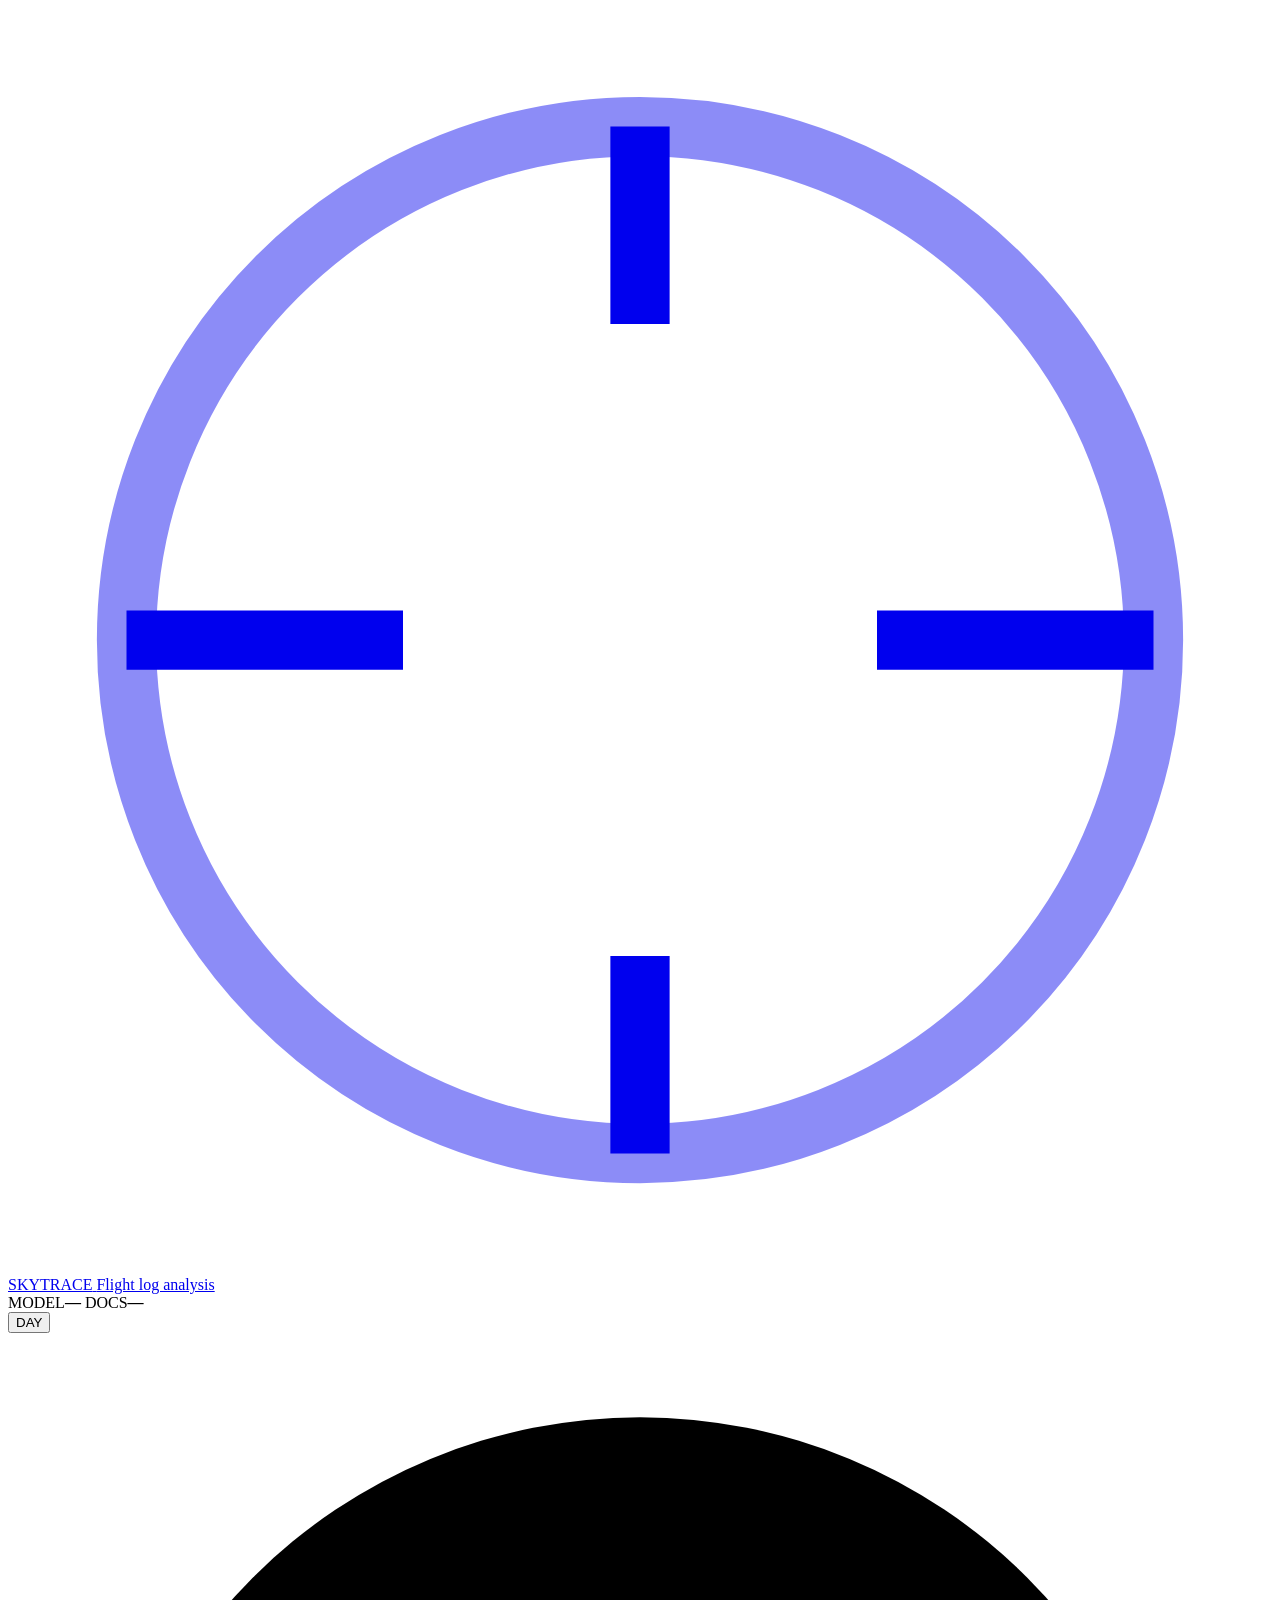
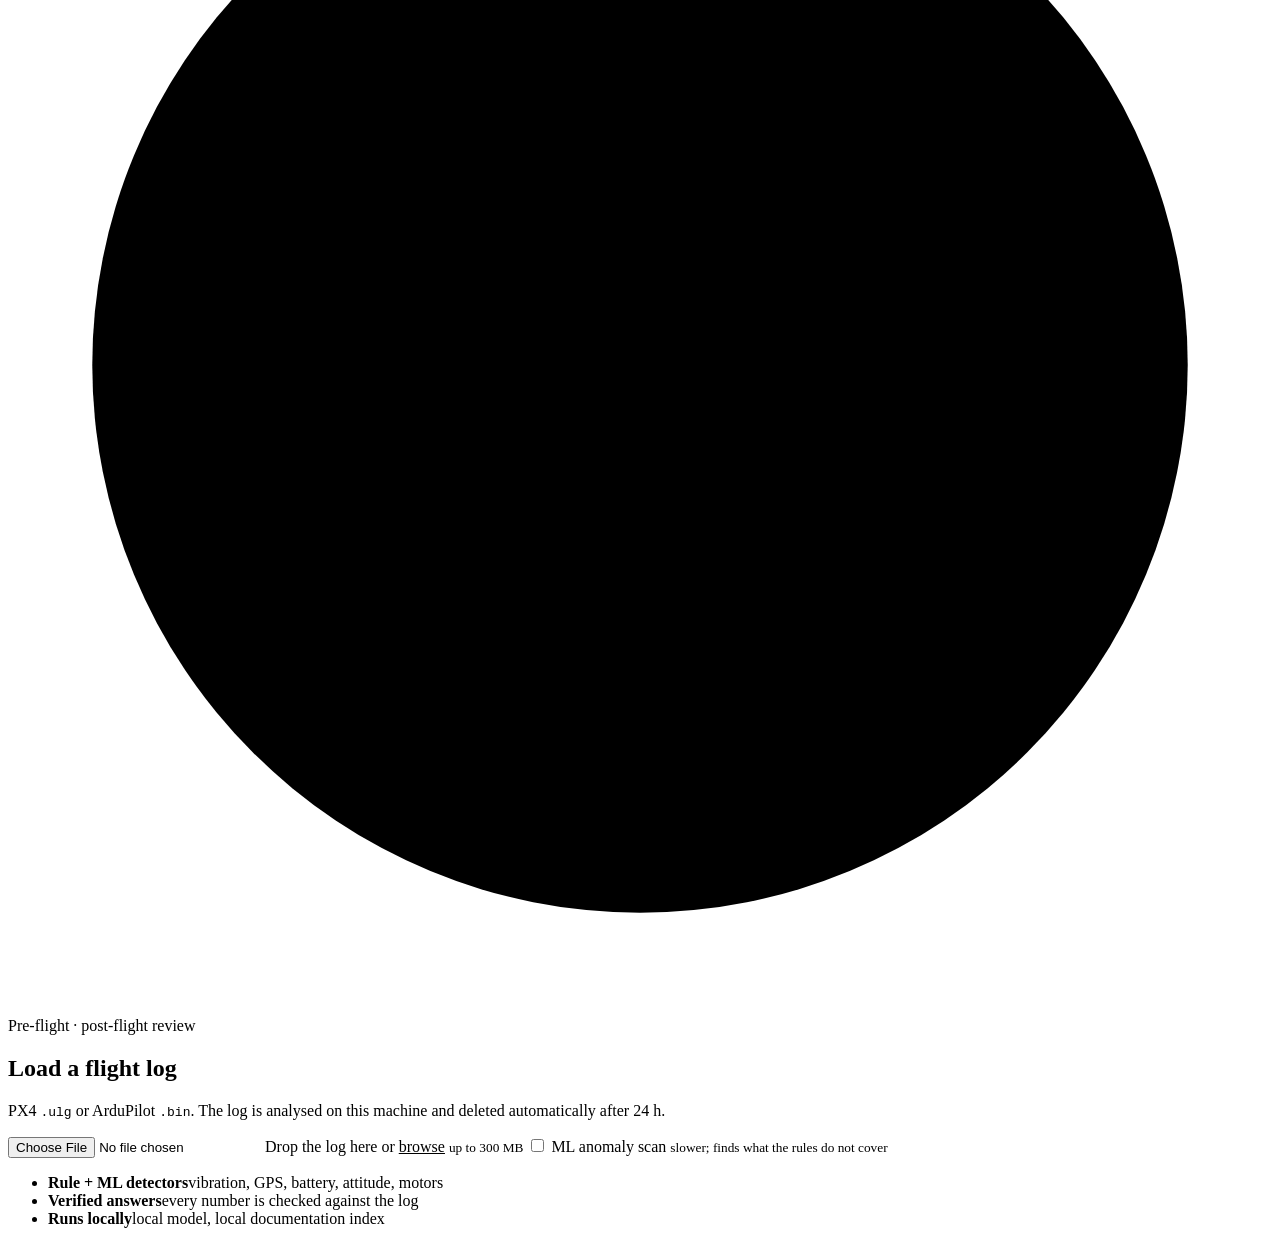
==== src/skytrace/web/index.html @ cb8f3581 "Add web API and UI (skytrace serve) (#10) FastAPI backend in skytrace.api: POST /analyze with size l" ====
<!doctype html>
<html lang="en">
<head>
<meta charset="utf-8">
<meta name="viewport" content="width=device-width, initial-scale=1">
<title>SkyTrace</title>
<meta name="description" content="PX4 / ArduPilot flight log analysis, anomaly detection and Q&amp;A">
<link rel="icon" href="/static/icon.svg" type="image/svg+xml">
<link rel="stylesheet" href="/static/app.css">
<script>
  try { var t = localStorage.getItem("skytrace-theme"); if (t) document.documentElement.dataset.theme = t; } catch (e) {}
</script>
</head>
<body>
<header class="topbar">
  <a class="brand" href="/" aria-label="SkyTrace home">
    <svg class="brand-mark" viewBox="0 0 32 32" aria-hidden="true">
      <circle cx="16" cy="16" r="13" fill="none" stroke="currentColor" stroke-width="1.5" opacity=".45"/>
      <path d="M3 16h7M22 16h7M16 3v5M16 24v5" stroke="currentColor" stroke-width="1.5"/>
      <path d="M8 19 l8-8 8 8" fill="none" stroke="var(--accent)" stroke-width="2.2" stroke-linecap="round" stroke-linejoin="round"/>
    </svg>
    <span class="brand-name">SKYTRACE</span>
    <span class="brand-sub">Flight log analysis</span>
  </a>
  <div class="annunciators" aria-label="System status">
    <span class="ann" id="ann-model" title="Language model"><i></i><span>MODEL</span><b>—</b></span>
    <span class="ann" id="ann-docs" title="Documentation index (skytrace docs build)"><i></i><span>DOCS</span><b>—</b></span>
  </div>
  <button class="btn ghost" id="theme-toggle" type="button" aria-label="Switch day / night display">DAY</button>
</header>

<main id="view-upload" class="upload-view">
  <section class="panel upload-panel">
    <svg class="reticle" viewBox="0 0 120 120" aria-hidden="true">
      <circle cx="60" cy="60" r="52" class="r-faint"/>
      <circle cx="60" cy="60" r="34" class="r-faint" stroke-dasharray="3 5"/>
      <path d="M60 2v18M60 100v18M2 60h18M100 60h18" class="r-line"/>
      <path d="M38 66 l22-22 22 22" class="r-accent"/>
      <circle cx="60" cy="60" r="2.5" class="r-dot"/>
    </svg>
    <p class="eyebrow">Pre-flight · post-flight review</p>
    <h1>Load a flight log</h1>
    <p class="lede">PX4 <code>.ulg</code> or ArduPilot <code>.bin</code>. The log is analysed on this machine and
      deleted automatically after <span id="retention">24</span>&nbsp;h.</p>
    <label class="dropzone" id="dropzone">
      <input type="file" id="file-input" accept=".ulg,.bin">
      <span class="dz-main">Drop the log here or <u>browse</u></span>
      <small class="dz-sub" id="limit-note">up to 300 MB</small>
    </label>
    <label class="check"><input type="checkbox" id="ml-toggle"> <span>ML anomaly scan</span> <small>slower; finds what the rules do not cover</small></label>
    <div class="progress" id="upload-progress" hidden>
      <div class="progress-bar"><i id="upload-bar"></i></div>
      <span class="mono" id="upload-label">Uploading…</span>
    </div>
    <p class="alert" id="upload-error" role="alert" hidden></p>
  </section>
  <ul class="feature-strip">
    <li><b>Rule + ML detectors</b><span>vibration, GPS, battery, attitude, motors</span></li>
    <li><b>Verified answers</b><span>every number is checked against the log</span></li>
    <li><b>Runs locally</b><span>local model, local documentation index</span></li>
  </ul>
</main>

<main id="view-analysis" class="analysis-view" hidden>
  <div class="col-main">
    <section class="panel flight-header">
      <div class="fh-title">
        <p class="eyebrow">Flight log</p>
        <h1 id="log-name">—</h1>
        <p class="sub mono" id="log-meta"></p>
      </div>
      <div class="fh-actions">
        <a class="btn" id="report-link" target="_blank" rel="noopener">Full report ↗</a>
        <button class="btn ghost" id="new-log" type="button">New log</button>
        <button class="btn ghost danger" id="delete-log" type="button">Delete</button>
      </div>
    </section>

    <section class="caution-panel" id="caution-panel" aria-label="Findings by severity">
      <div class="lamp" data-sev="critical"><b>0</b><span>WARNING</span></div>
      <div class="lamp" data-sev="warn"><b>0</b><span>CAUTION</span></div>
      <div class="lamp" data-sev="info"><b>0</b><span>ADVISORY</span></div>
    </section>

    <section class="panel">
      <h2 class="panel-title">Flight data</h2>
      <dl class="tiles" id="tiles"></dl>
    </section>

    <section class="panel">
      <h2 class="panel-title">Timeline <small>select a finding bar to inspect it</small></h2>
      <div class="plot plot-timeline" id="timeline"></div>
    </section>

    <section class="panel">
      <h2 class="panel-title">Findings <small id="findings-count"></small></h2>
      <div class="findings" id="findings"></div>
      <ul class="notes" id="notes"></ul>
    </section>
  </div>

  <aside class="col-chat panel" id="chat-panel" aria-label="Questions about this log">
    <div class="chat-head">
      <h2 class="panel-title">Ask the log</h2>
      <p class="sub">Answers come from tool outputs; numbers that are not backed are flagged.</p>
    </div>
    <div class="chat-log" id="chat-log" aria-live="polite"></div>
    <div class="suggestions" id="suggestions"></div>
    <form class="chat-form" id="chat-form">
      <textarea id="chat-input" rows="2" maxlength="2000" placeholder="Ask about this flight…" aria-label="Question"></textarea>
      <button class="btn primary" id="chat-send" type="submit">Send</button>
    </form>
  </aside>
</main>

<script src="/vendor/plotly.min.js" defer></script>
<script src="/static/app.js" defer></script>
</body>
</html>
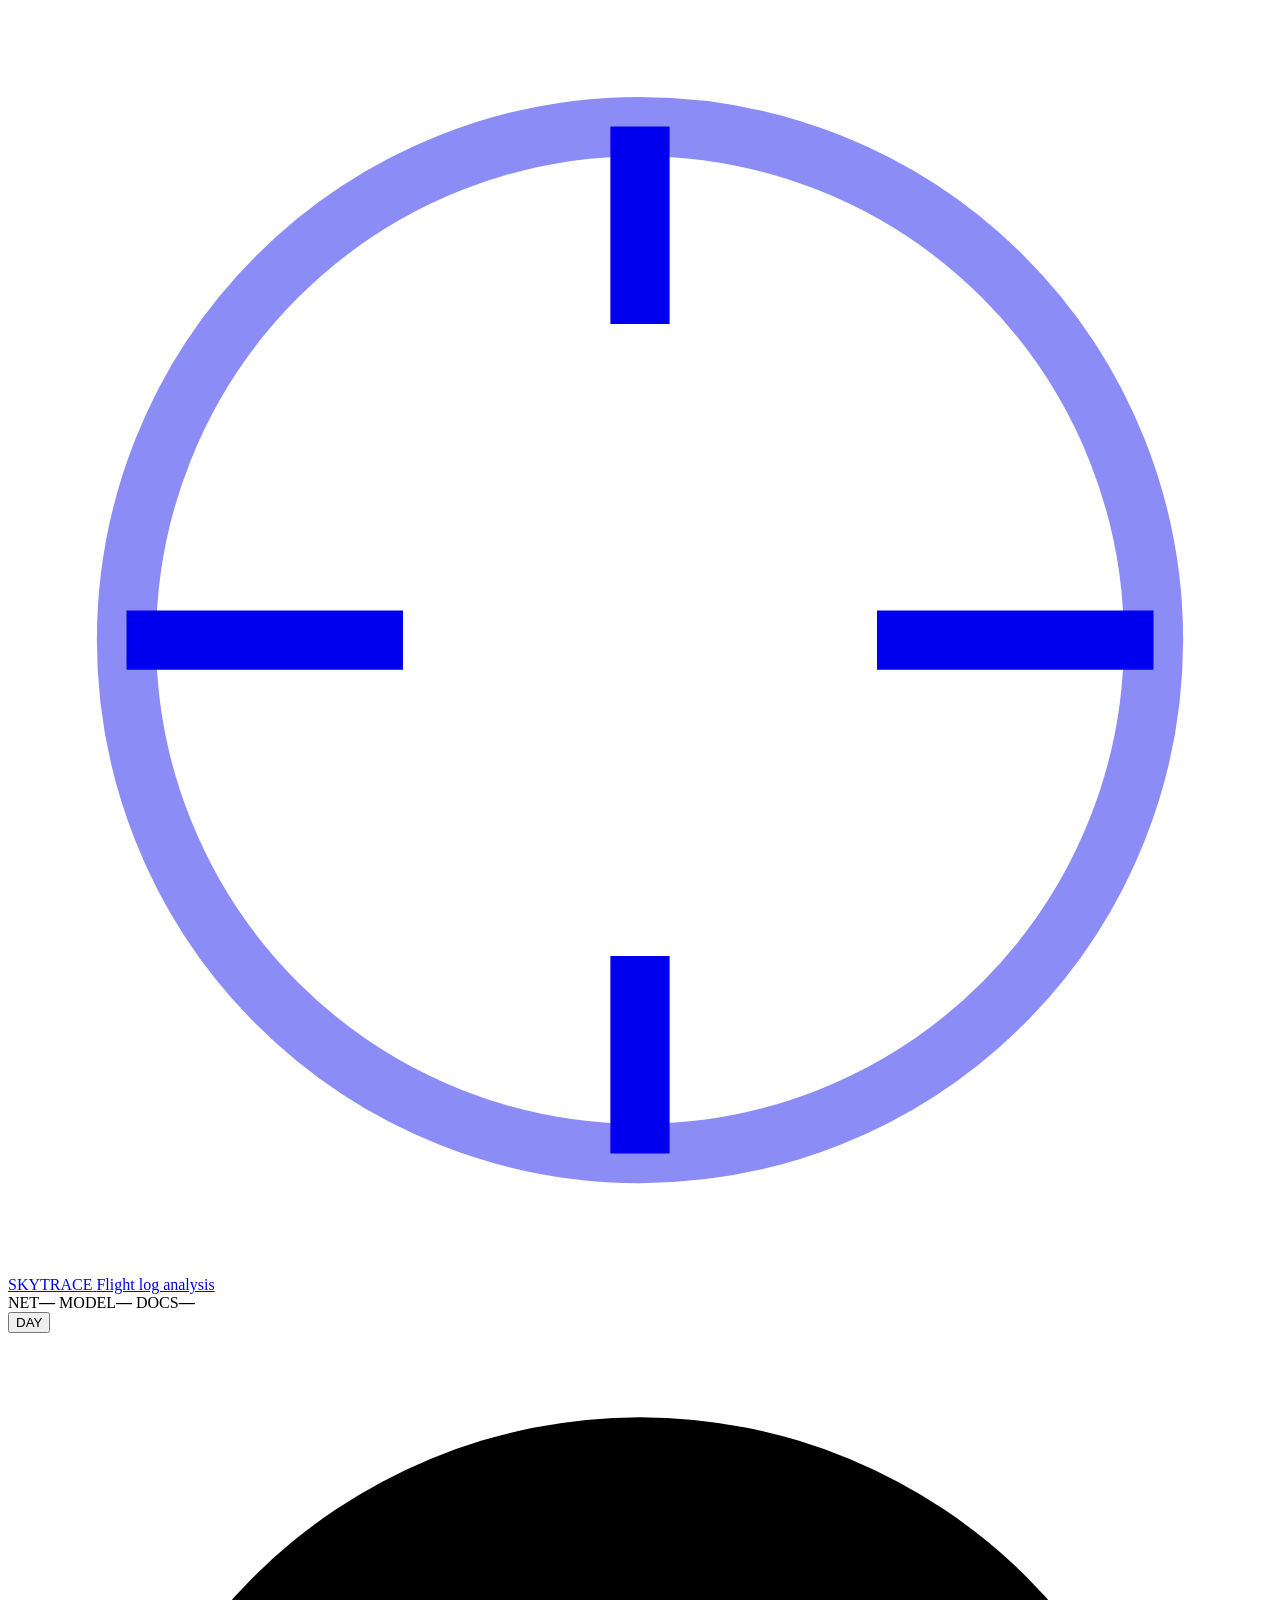
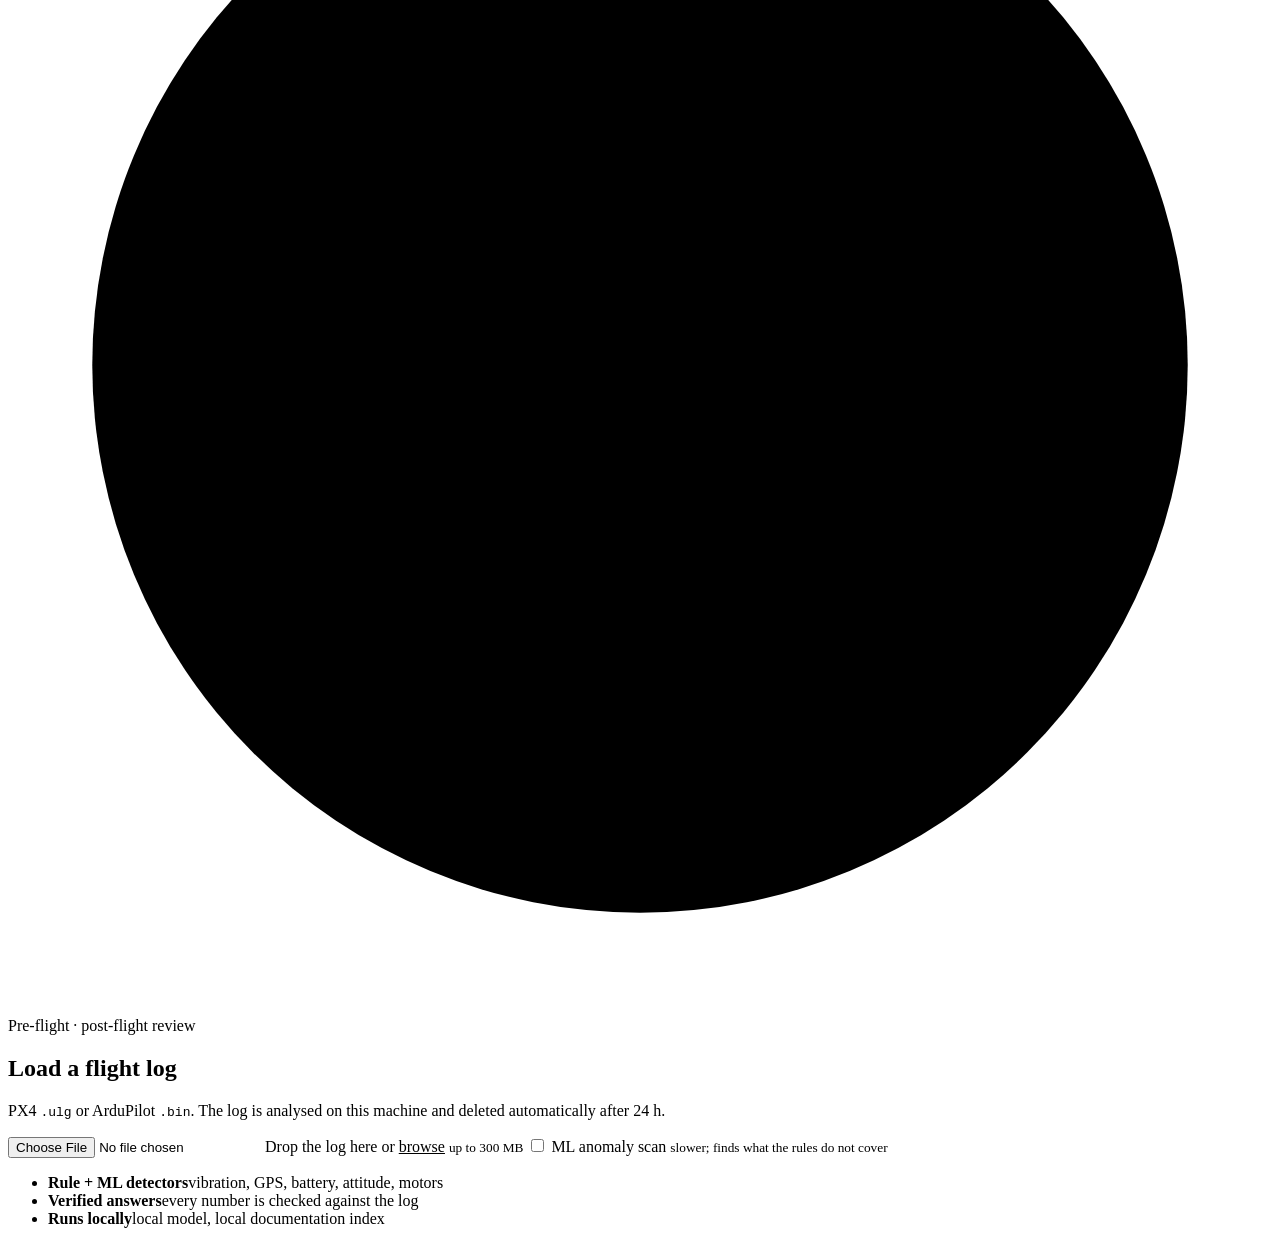
==== commit 3eaba615: "Add offline mode, Docker images and cloud vs. local comparison SKYTRACE_MODE=offline checks that the" ====
--- a/src/skytrace/web/index.html
+++ b/src/skytrace/web/index.html
@@ -23,6 +23,7 @@
     <span class="brand-sub">Flight log analysis</span>
   </a>
   <div class="annunciators" aria-label="System status">
+    <span class="ann" id="ann-net" title="Network mode (SKYTRACE_MODE)"><i></i><span>NET</span><b>—</b></span>
     <span class="ann" id="ann-model" title="Language model"><i></i><span>MODEL</span><b>—</b></span>
     <span class="ann" id="ann-docs" title="Documentation index (skytrace docs build)"><i></i><span>DOCS</span><b>—</b></span>
   </div>
